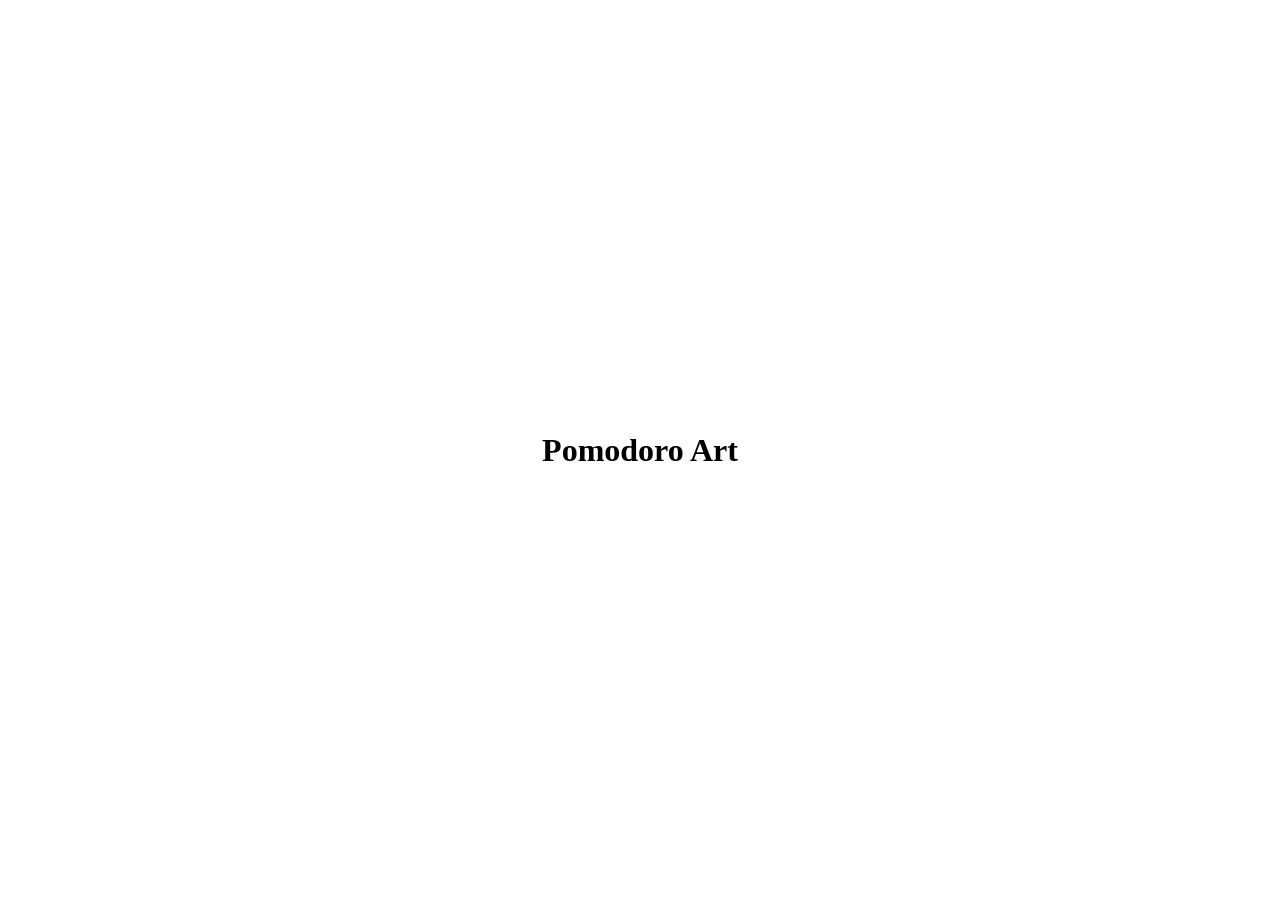
==== index.html @ c2a9b42a "Add simple one-page site with centered Pomodoro Art heading Co-Authored-By: Claude Sonnet 5.5 <norep" ====
<!DOCTYPE html>
<html lang="en">
<head>
  <meta charset="UTF-8">
  <meta name="viewport" content="width=device-width, initial-scale=1.0">
  <title>Pomodoro Art</title>
  <link rel="stylesheet" href="style.css">
</head>
<body>
  <h1>Pomodoro Art</h1>
  <script src="script.js"></script>
</body>
</html>
---- style.css ----
body {
  margin: 0;
  min-height: 100vh;
  display: flex;
  align-items: center;
  justify-content: center;
}
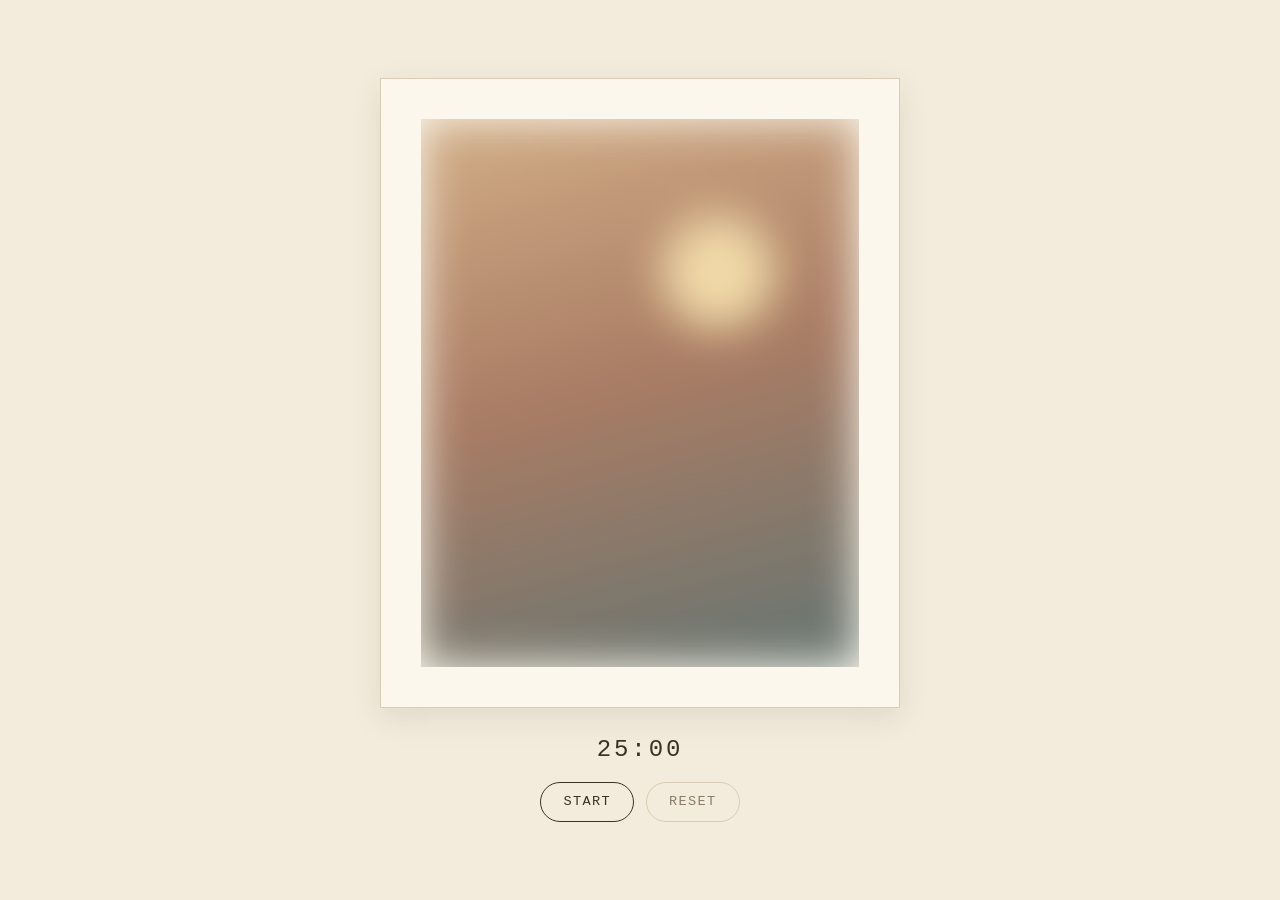
==== commit d1e1c113: "Build first screen: framed painting placeholder, 25:00 timer, Start and Reset buttons Co-Authored-By" ====
--- a/index.html
+++ b/index.html
@@ -7,7 +7,16 @@
   <link rel="stylesheet" href="style.css">
 </head>
 <body>
-  <h1>Pomodoro Art</h1>
+  <main class="screen">
+    <div class="mat">
+      <div class="art-wrap"><div class="art"></div></div>
+    </div>
+    <div class="timer">25:00</div>
+    <div class="buttons">
+      <button class="btn">Start</button>
+      <button class="btn soft">Reset</button>
+    </div>
+  </main>
   <script src="script.js"></script>
 </body>
 </html>
--- a/style.css
+++ b/style.css
@@ -1,7 +1,84 @@
+:root {
+  --cream: #f3ecdc;
+  --paper: #fbf7ec;
+  --ink: #3b3226;
+  --muted: #8a7d68;
+  --line: #d9ccb2;
+}
+
+* { box-sizing: border-box; }
+
 body {
   margin: 0;
   min-height: 100vh;
   display: flex;
   align-items: center;
   justify-content: center;
+  padding: 40px 16px;
+  background: var(--cream);
+  color: var(--ink);
+  font-family: "American Typewriter", "Courier New", Courier, monospace;
+  line-height: 1.5;
 }
+
+.screen {
+  width: 100%;
+  max-width: 440px;
+  text-align: center;
+}
+
+/* the framed print */
+.mat {
+  background: var(--paper);
+  border: 1px solid var(--line);
+  padding: 28px;
+  box-shadow: 0 10px 30px rgba(59, 50, 38, 0.10);
+}
+
+.art-wrap { overflow: hidden; }
+
+.art {
+  aspect-ratio: 4 / 5;
+  border: 1px solid var(--line);
+  background:
+    radial-gradient(circle at 68% 28%, #f0d9a8 0 11%, transparent 12%),
+    linear-gradient(165deg, #d2ad86 0%, #a97c64 48%, #647572 100%);
+  filter: blur(22px);
+}
+
+.timer {
+  margin: 24px 0 14px;
+  font-size: 1.4rem;
+  letter-spacing: 0.12em;
+}
+
+.buttons {
+  display: flex;
+  justify-content: center;
+  gap: 12px;
+  flex-wrap: wrap;
+}
+
+.btn {
+  font: inherit;
+  font-size: 0.85rem;
+  letter-spacing: 0.1em;
+  text-transform: uppercase;
+  color: var(--ink);
+  background: transparent;
+  border: 1px solid var(--ink);
+  border-radius: 999px;
+  padding: 9px 22px;
+  cursor: pointer;
+}
+
+.btn.soft {
+  border-color: var(--line);
+  color: var(--muted);
+}
+
+@media (min-width: 900px) {
+  .screen { max-width: 520px; }
+  .mat { padding: 40px; }
+  .timer { font-size: 1.5rem; }
+}
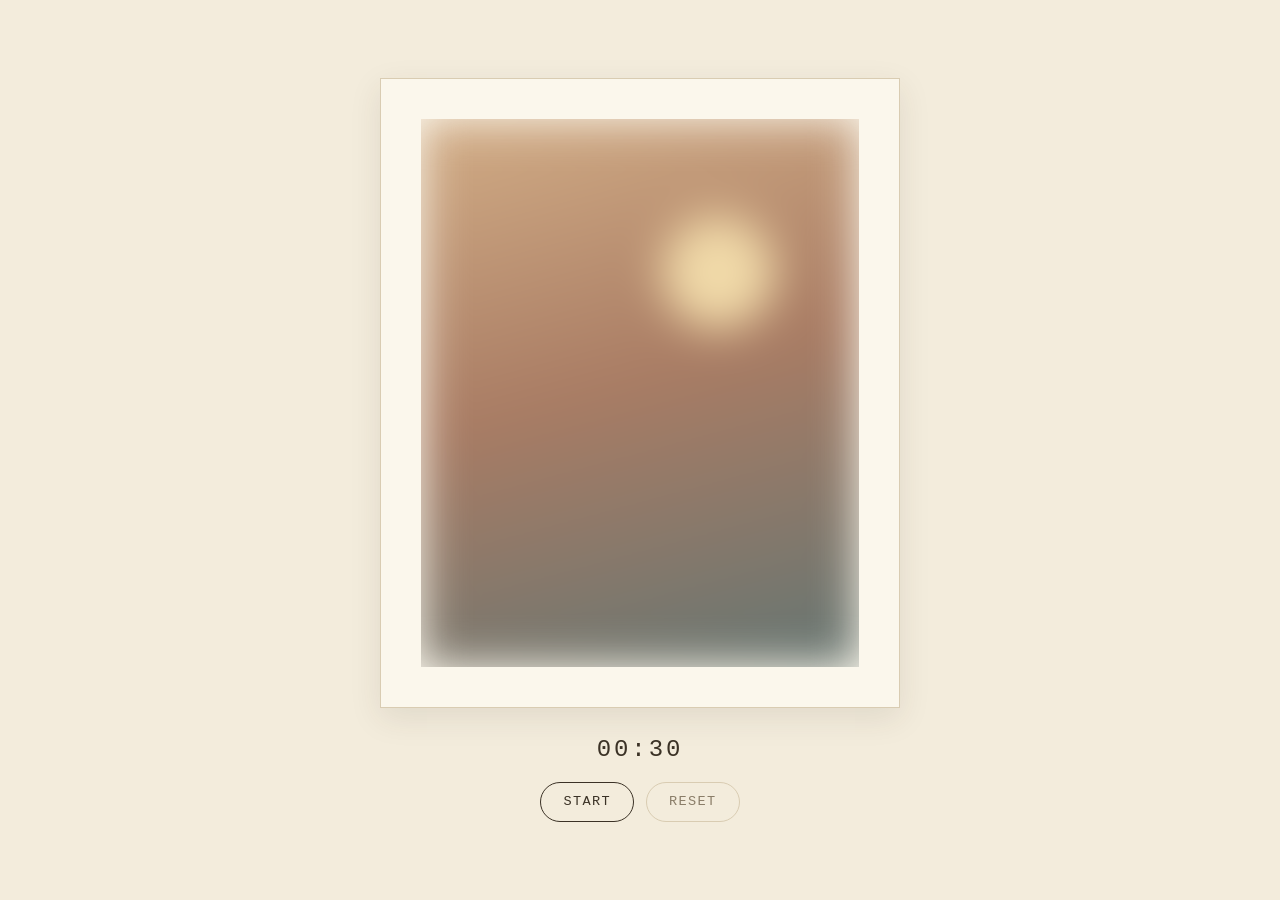
==== commit e8d3cf3b: "Set timer to 30 seconds for testing (project default stays 25 minutes) Co-Authored-By: Claude Sonnet" ====
--- a/index.html
+++ b/index.html
@@ -11,10 +11,10 @@
     <div class="mat">
       <div class="art-wrap"><div class="art"></div></div>
     </div>
-    <div class="timer">25:00</div>
+    <div class="timer" id="timer">00:30</div>
     <div class="buttons">
-      <button class="btn">Start</button>
-      <button class="btn soft">Reset</button>
+      <button class="btn" id="toggle-btn">Start</button>
+      <button class="btn soft" id="reset-btn">Reset</button>
     </div>
   </main>
   <script src="script.js"></script>
--- a/style.css
+++ b/style.css
@@ -46,6 +46,14 @@
   filter: blur(22px);
 }
 
+.screen.started .art {
+  filter: blur(9px);
+}
+
+.screen.finished .art {
+  filter: none;
+}
+
 .timer {
   margin: 24px 0 14px;
   font-size: 1.4rem;
@@ -77,6 +85,22 @@
   color: var(--muted);
 }
 
+.details {
+  margin-top: 24px;
+}
+
+.details .name {
+  font-size: 1.15rem;
+  font-style: italic;
+  margin: 0;
+}
+
+.details .meta {
+  margin: 4px 0 0;
+  color: var(--muted);
+  font-size: 0.9rem;
+}
+
 @media (min-width: 900px) {
   .screen { max-width: 520px; }
   .mat { padding: 40px; }
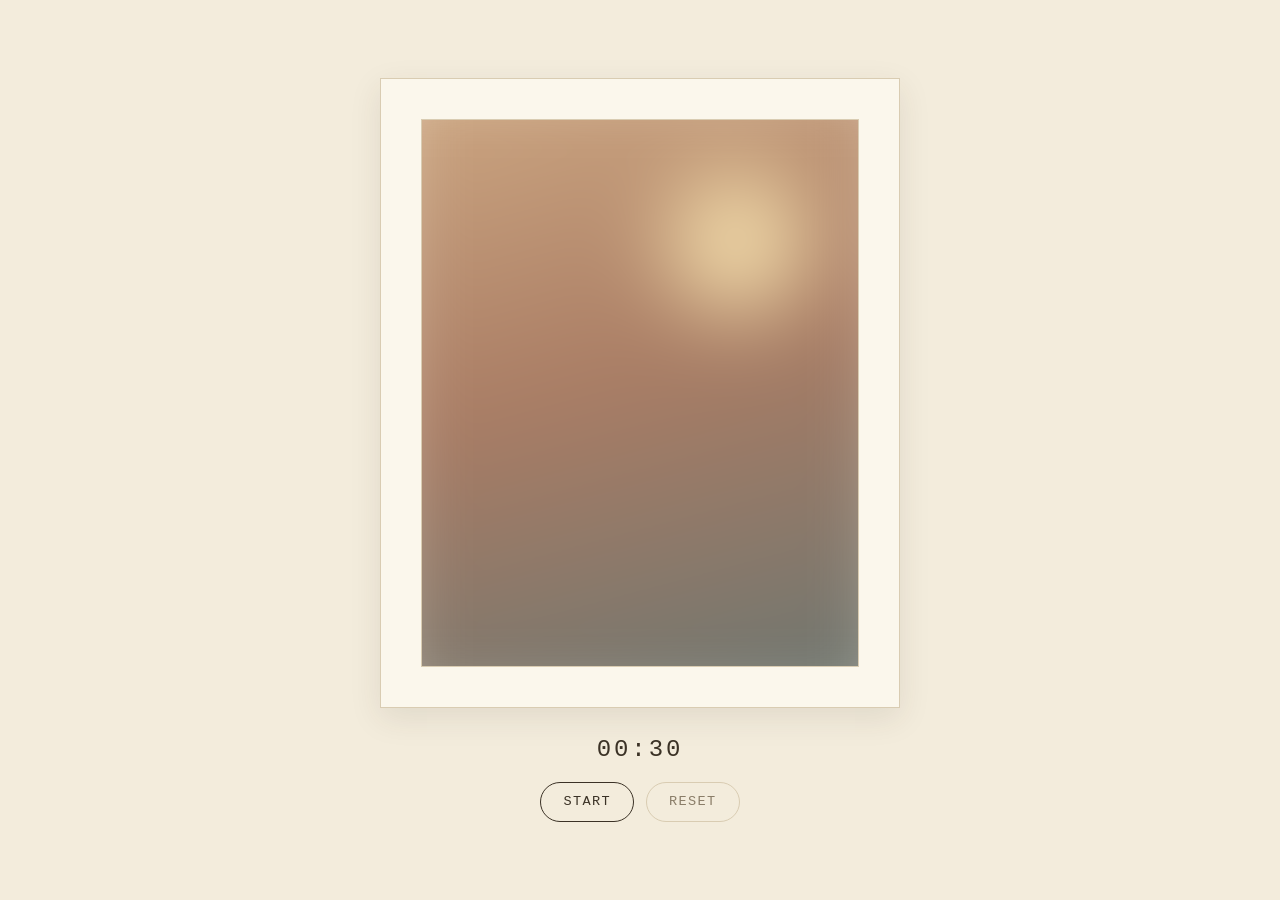
==== commit f6bd15a2: "Make the painting clear up gradually during the whole countdown Co-Authored-By: Claude Sonnet 5.5 <n" ====
--- a/index.html
+++ b/index.html
@@ -9,7 +9,11 @@
 <body>
   <main class="screen">
     <div class="mat">
-      <div class="art-wrap"><div class="art"></div></div>
+      <div class="art-wrap" id="art-wrap">
+        <div class="art"></div>
+        <div class="loading">Loading artwork...</div>
+        <div class="artwork-clip"><img class="artwork" id="artwork" alt="Artwork"></div>
+      </div>
     </div>
     <div class="timer" id="timer">00:30</div>
     <div class="buttons">
--- a/style.css
+++ b/style.css
@@ -35,23 +35,102 @@
   box-shadow: 0 10px 30px rgba(59, 50, 38, 0.10);
 }
 
-.art-wrap { overflow: hidden; }
+/* The artwork box is always the same size. Inside it shows one of three
+   things: the placeholder (default), "Loading artwork...", or the real painting.
+   --p is the share of time left (1 at the start, 0 at 00:00) and sets the blur. */
+.art-wrap {
+  --p: 1;
+  --ratio: 0.8;
+  --blur: calc(var(--p) * 8cqw);
+  --zoom: calc(1 + var(--p) * 0.24);
+  position: relative;
+  aspect-ratio: 4 / 5;
+  overflow: hidden;
+  container-type: size;
+  background: var(--paper);
+  border: 1px solid var(--line);
+}
+
+.art,
+.loading {
+  position: absolute;
+  inset: 0;
+}
 
 .art {
-  aspect-ratio: 4 / 5;
-  border: 1px solid var(--line);
+  overflow: hidden;
+}
+
+/* The gradient is a little bigger than the box while blurred, so the soft
+   edges of the blur fall outside the box and get cut off. */
+.art::before {
+  content: "";
+  position: absolute;
+  inset: 0;
   background:
     radial-gradient(circle at 68% 28%, #f0d9a8 0 11%, transparent 12%),
     linear-gradient(165deg, #d2ad86 0%, #a97c64 48%, #647572 100%);
-  filter: blur(22px);
-}
-
-.screen.started .art {
-  filter: blur(9px);
-}
-
-.screen.finished .art {
-  filter: none;
+  filter: blur(var(--blur));
+  transform: scale(var(--zoom));
+}
+
+.loading,
+.artwork-clip {
+  display: none;
+}
+
+.loading {
+  align-items: center;
+  justify-content: center;
+  background: #efe6d2;
+  color: var(--muted);
+  font-size: 0.95rem;
+  animation: breathe 2.4s ease-in-out infinite;
+}
+
+@keyframes breathe {
+  0%, 100% { opacity: 0.55; }
+  50% { opacity: 1; }
+}
+
+/* The clip is exactly the size of the painting, so the blur is cut off at the
+   painting's own edge and never spills onto the paper around it. */
+.artwork-clip {
+  position: absolute;
+  top: 50%;
+  left: 50%;
+  width: min(100cqw, 100cqh * var(--ratio));
+  height: min(100cqh, 100cqw / var(--ratio));
+  transform: translate(-50%, -50%);
+  overflow: hidden;
+}
+
+.artwork {
+  display: block;
+  width: 100%;
+  height: 100%;
+  object-fit: cover;
+  filter: blur(var(--blur));
+  transform: scale(var(--zoom));
+}
+
+/* Smooth steps while the countdown runs. No fade on Reset or Restart. */
+.screen.started .art::before,
+.screen.started .artwork {
+  transition: filter 0.3s linear, transform 0.3s linear;
+}
+
+.art-wrap[data-state="loading"] .art,
+.art-wrap[data-state="image"] .art {
+  display: none;
+}
+
+.art-wrap[data-state="loading"] .loading {
+  display: flex;
+}
+
+.art-wrap[data-state="image"] .artwork-clip {
+  display: block;
 }
 
 .timer {
@@ -101,6 +180,20 @@
   font-size: 0.9rem;
 }
 
+.details .met-link {
+  display: inline-block;
+  margin-top: 10px;
+  color: var(--muted);
+  font-size: 0.8rem;
+  letter-spacing: 0.06em;
+  text-decoration: underline;
+  text-underline-offset: 4px;
+}
+
+.details .met-link:hover {
+  color: var(--ink);
+}
+
 @media (min-width: 900px) {
   .screen { max-width: 520px; }
   .mat { padding: 40px; }
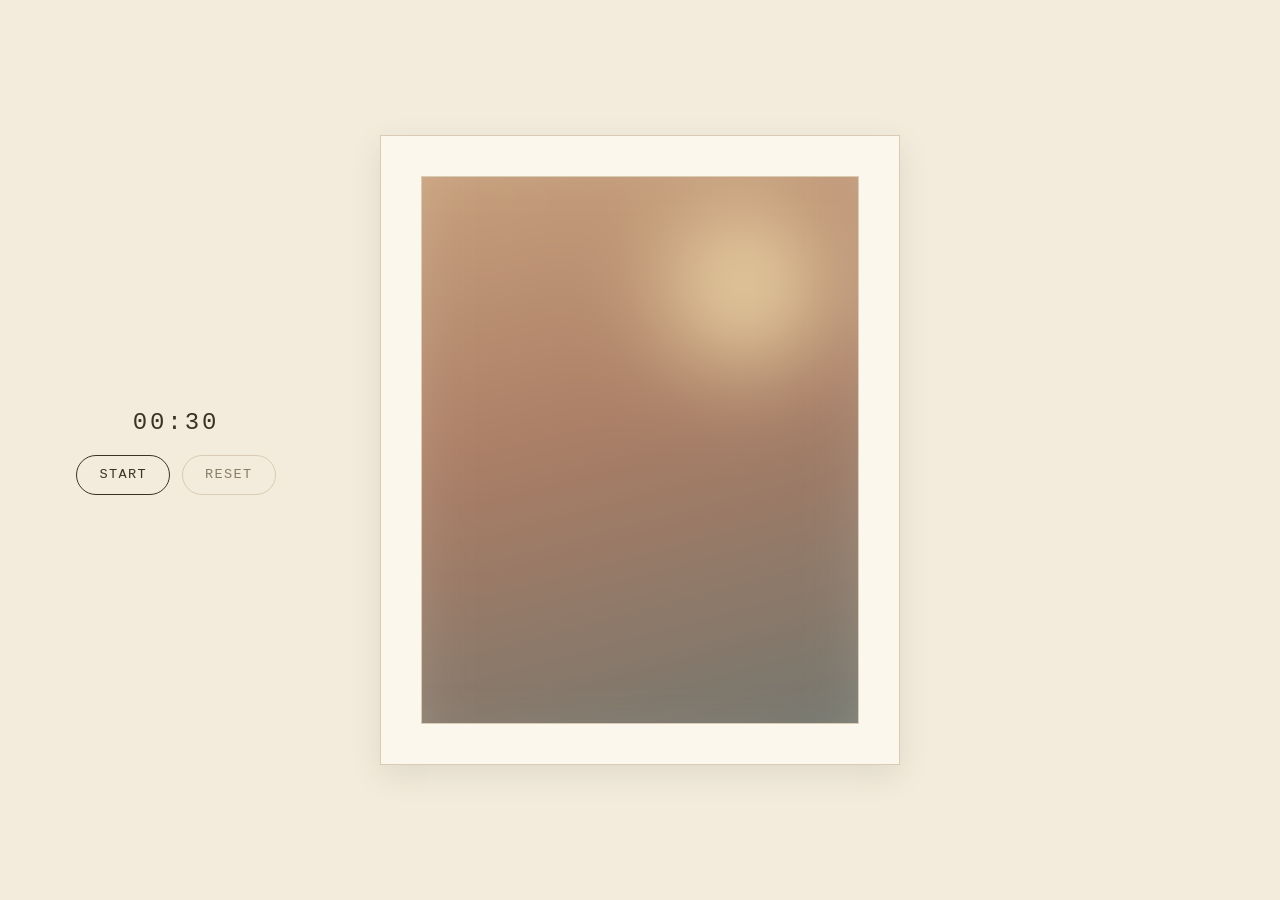
==== commit c8044421: "Laptop layout with timer left, painting centre, details right; frame adapts to each painting's shape" ====
--- a/index.html
+++ b/index.html
@@ -8,18 +8,23 @@
 </head>
 <body>
   <main class="screen">
-    <div class="mat">
-      <div class="art-wrap" id="art-wrap">
-        <div class="art"></div>
-        <div class="loading">Loading artwork...</div>
-        <div class="artwork-clip"><img class="artwork" id="artwork" alt="Artwork"></div>
+    <div class="stage">
+      <div class="mat">
+        <div class="art-wrap" id="art-wrap">
+          <div class="art"></div>
+          <div class="loading">Loading artwork...</div>
+          <div class="artwork-clip"><img class="artwork" id="artwork" alt="Artwork"></div>
+        </div>
       </div>
     </div>
-    <div class="timer" id="timer">00:30</div>
-    <div class="buttons">
-      <button class="btn" id="toggle-btn">Start</button>
-      <button class="btn soft" id="reset-btn">Reset</button>
+    <div class="controls">
+      <div class="timer" id="timer">00:30</div>
+      <div class="buttons">
+        <button class="btn" id="toggle-btn">Start</button>
+        <button class="btn soft" id="reset-btn">Reset</button>
+      </div>
     </div>
+    <div class="details-slot" id="details-slot"></div>
   </main>
   <script src="script.js"></script>
 </body>
--- a/style.css
+++ b/style.css
@@ -21,30 +21,50 @@
   line-height: 1.5;
 }
 
+/* Phone: one column. Painting, then timer and buttons, then painting details. */
+:root {
+  --max-h: 48vh;
+  --mat-pad: 28px;
+}
+
 .screen {
   width: 100%;
   max-width: 440px;
+  display: grid;
+  grid-template-areas:
+    "stage"
+    "controls"
+    "details";
   text-align: center;
 }
 
-/* the framed print */
+.stage { grid-area: stage; container-type: inline-size; }
+.controls { grid-area: controls; }
+.details-slot { grid-area: details; overflow-wrap: anywhere; min-height: 7rem; }
+
+/* the framed print: it hugs the frame, which takes the painting's shape */
 .mat {
+  width: fit-content;
+  margin: 0 auto;
   background: var(--paper);
   border: 1px solid var(--line);
-  padding: 28px;
+  padding: var(--mat-pad);
   box-shadow: 0 10px 30px rgba(59, 50, 38, 0.10);
 }
 
-/* The artwork box is always the same size. Inside it shows one of three
-   things: the placeholder (default), "Loading artwork...", or the real painting.
+/* The frame takes the shape of the painting (--ratio is its width divided by
+   its height) but never grows bigger than the space on screen. Inside it shows
+   one of three things: the placeholder (default, tall 4:5), "Loading
+   artwork...", or the real painting.
    --p is the share of time left (1 at the start, 0 at 00:00) and sets the blur. */
 .art-wrap {
   --p: 1;
   --ratio: 0.8;
-  --blur: calc(var(--p) * 8cqw);
-  --zoom: calc(1 + var(--p) * 0.24);
+  --blur: calc(var(--p) * 9cqmin);
+  --zoom: calc(1 + var(--p) * 0.34);
   position: relative;
-  aspect-ratio: 4 / 5;
+  width: min(calc(100cqw - 2 * var(--mat-pad) - 2px), calc(var(--max-h) * var(--ratio)));
+  aspect-ratio: var(--ratio);
   overflow: hidden;
   container-type: size;
   background: var(--paper);
@@ -52,7 +72,8 @@
 }
 
 .art,
-.loading {
+.loading,
+.artwork-clip {
   position: absolute;
   inset: 0;
 }
@@ -93,15 +114,9 @@
   50% { opacity: 1; }
 }
 
-/* The clip is exactly the size of the painting, so the blur is cut off at the
+/* The frame is exactly the painting's shape, so the blur is cut off at the
    painting's own edge and never spills onto the paper around it. */
 .artwork-clip {
-  position: absolute;
-  top: 50%;
-  left: 50%;
-  width: min(100cqw, 100cqh * var(--ratio));
-  height: min(100cqh, 100cqw / var(--ratio));
-  transform: translate(-50%, -50%);
   overflow: hidden;
 }
 
@@ -194,8 +209,23 @@
   color: var(--ink);
 }
 
+/* Laptop: timer on the left, painting in the middle, details on the right.
+   The right side is always reserved, so nothing moves when the details appear. */
 @media (min-width: 900px) {
-  .screen { max-width: 520px; }
-  .mat { padding: 40px; }
-  .timer { font-size: 1.5rem; }
-}
+  :root {
+    --max-h: max(240px, calc(100vh - 170px));
+    --mat-pad: 40px;
+  }
+
+  .screen {
+    max-width: 1240px;
+    grid-template-columns: minmax(0, 1fr) minmax(0, 520px) minmax(0, 1fr);
+    grid-template-areas: "controls stage details";
+    align-items: center;
+    column-gap: 48px;
+  }
+
+  .timer { margin: 0 0 14px; font-size: 1.5rem; }
+  .details { margin-top: 0; }
+  .details-slot { min-height: 0; }
+}
